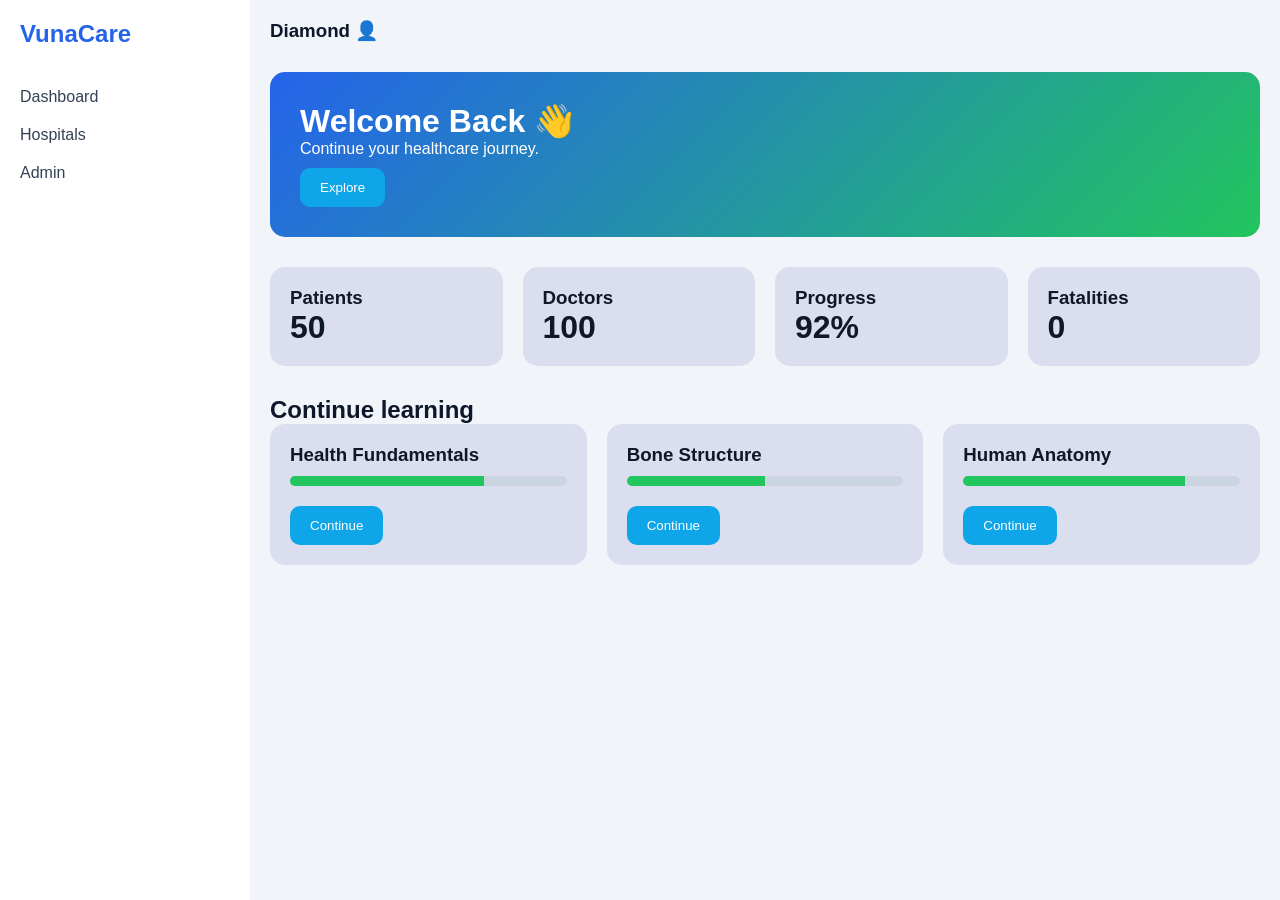
==== index.html @ 337e97df "Initial Commit" ====
<!DOCTYPE html>
<html>
<head>
<title>VunaCare Dashboard</title>
<link rel="stylesheet" href="style.css">
</head>

<body>

<div class="container">

<div class="sidebar">
<h2 class="logo">VunaCare</h2>

<ul>
<li><a href="index.html">Dashboard</a></li>
<li><a href="hospitals.html">Hospitals</a></li>
<li><a href="admin.html">Admin</a></li>
</ul>
</div>

<div class="main">

<div class="navbar">
<h3>Diamond 👤</h3>
</div>

<div class="hero">
<h1>Welcome Back 👋</h1>
<p>Continue your healthcare journey.</p>
<button class="btn">Explore</button>
</div>

<div class="stats">

<div class="card">
<h3>Patients</h3>
<h1>50</h1>
</div>

<div class="card">
<h3>Doctors</h3>
<h1>100</h1>
</div>

<div class="card">
<h3>Progress</h3>
<h1>92%</h1>
</div>

<div class="card">
<h3>Fatalities</h3>
<h1>0</h1>
</div>

</div>

<h2>Continue learning</h2>

<div class="course-grid">

<div class="card">
<h3>Health Fundamentals</h3>

<div class="progress">
<div class="progress-bar" style="width:70%"></div>
</div>

<button class="btn">Continue</button>
</div>

<div class="card">
<h3>Bone Structure</h3>

<div class="progress">
<div class="progress-bar" style="width:50%"></div>
</div>

<button class="btn">Continue</button>
</div>

<div class="card">
<h3>Human Anatomy</h3>

<div class="progress">
<div class="progress-bar" style="width:80%"></div>
</div>

<button class="btn">Continue</button>
</div>

</div>

</div>

</div>

</body>
</html>
---- style.css ----
*{
    margin:0;
    padding:0;
    box-sizing:border-box;
    font-family:'Poppins',sans-serif;
}

body{
    background:#F1F5F9;
    color:#0F172A;
}

.container{
    display:flex;
    min-height:100vh;
}


.sidebar{
    width:250px;
    background:#FFFFFF;
    padding:20px;
}

.logo{
    font-size:24px;
    font-weight:bold;
    margin-bottom:40px;
    color:#2563EB;
}

.sidebar ul{
    list-style:none;
}

.sidebar ul li{
    margin:20px 0;
}

.sidebar ul li a{
    text-decoration:none;
    color:#334155;
    transition:0.3s;
}

.sidebar ul li a:hover{
    color:#0EA5E9;
    border: #0EA5E9  solid;
    border-radius: 4px;
    padding: 4px;
}


.main{
    flex:1;
    padding:20px;
}


.navbar{
    display:flex;
    justify-content:space-between;
    align-items:center;
    margin-bottom:30px;
}




.hero{
    background:linear-gradient(
        135deg,
        #2563EB,
        #22C55E
    );
    padding:30px;
    border-radius:15px;
    margin-bottom:30px;
    color:#FFFFFF;
}


.btn{
    background:#0EA5E9;
    color:white;
    border:none;
    padding:12px 20px;
    border-radius:10px;
    cursor:pointer;
    margin-top:10px;
}

.btn:hover{
    background:#2563EB;
}


.stats{
    display:grid;
    grid-template-columns:repeat(4,1fr);
    gap:20px;
    margin-bottom:30px;
}

.card{
    background:#dbdeee;
    padding:20px;
    border-radius:15px;
    transition:0.3s;
    color:#0F172A;
}
.btn enroll-btn a{
    text-decoration: none;
    color: #FFFFFF;
}
.card:hover{
    transform:translateY(-8px);
}


.course-grid{
    display:grid;
    grid-template-columns:
    repeat(auto-fit,minmax(250px,1fr));
    gap:20px;
}

.progress{
    background:#CBD5E1;
    height:10px;
    border-radius:10px;
    overflow:hidden;
    margin:10px 0;
}

.progress-bar{
    height:100%;
    background:#22C55E;
}


form{
    background:#FFFFFF;
    padding:20px;
    border-radius:15px;
    color:#0F172A;
}

form input,
form textarea,
form select{
    width:100%;
    padding:10px;
    margin:10px 0 20px;
    border:none;
    border-radius:8px;
    background:#F1F5F9;
    color:#0F172A;
}


.modal{
    display:none;
    position:fixed;
    top:0;
    left:0;
    width:100%;
    height:100%;
    background:rgba(15,23,42,.5);
    justify-content:center;
    align-items:center;
}

.modal-content{
    background:#FFFFFF;
    color:#0F172A;
    padding:30px;
    border-radius:15px;
    text-align:center;
}
.modal{
    display:none;
    position:fixed;
    top:0;
    left:0;
    width:100%;
    height:100%;
    background:rgba(0,0,0,0.5);
    justify-content:center;
    align-items:center;
    z-index:1000;
}

.modal-content{
    background:#fff;
    width:420px;
    max-width:90%;
    padding:25px;
    border-radius:12px;
    box-shadow:0 5px 15px rgba(0,0,0,0.3);
    position:relative;
}

.modal-content h2{
    margin-bottom:20px;
    color:#2c3e50;
}

.modal-content label{
    display:block;
    margin-top:10px;
    margin-bottom:5px;
    font-weight:bold;
}

.modal-content input,
.modal-content textarea{
    width:100%;
    padding:10px;
    border:1px solid #ddd;
    border-radius:6px;
    margin-bottom:15px;
}

#closeModal{
    position:absolute;
    top:10px;
    right:15px;
    font-size:25px;
    cursor:pointer;
}

.modal-content .btn{
    width:100%;
}

@media(max-width:768px){

    .container{
        flex-direction:column;
    }

    .sidebar{
        width:100%;
    }

    .stats{
        grid-template-columns:1fr;
    }

    .navbar{
        flex-direction:column;
        gap:15px;
    }
}
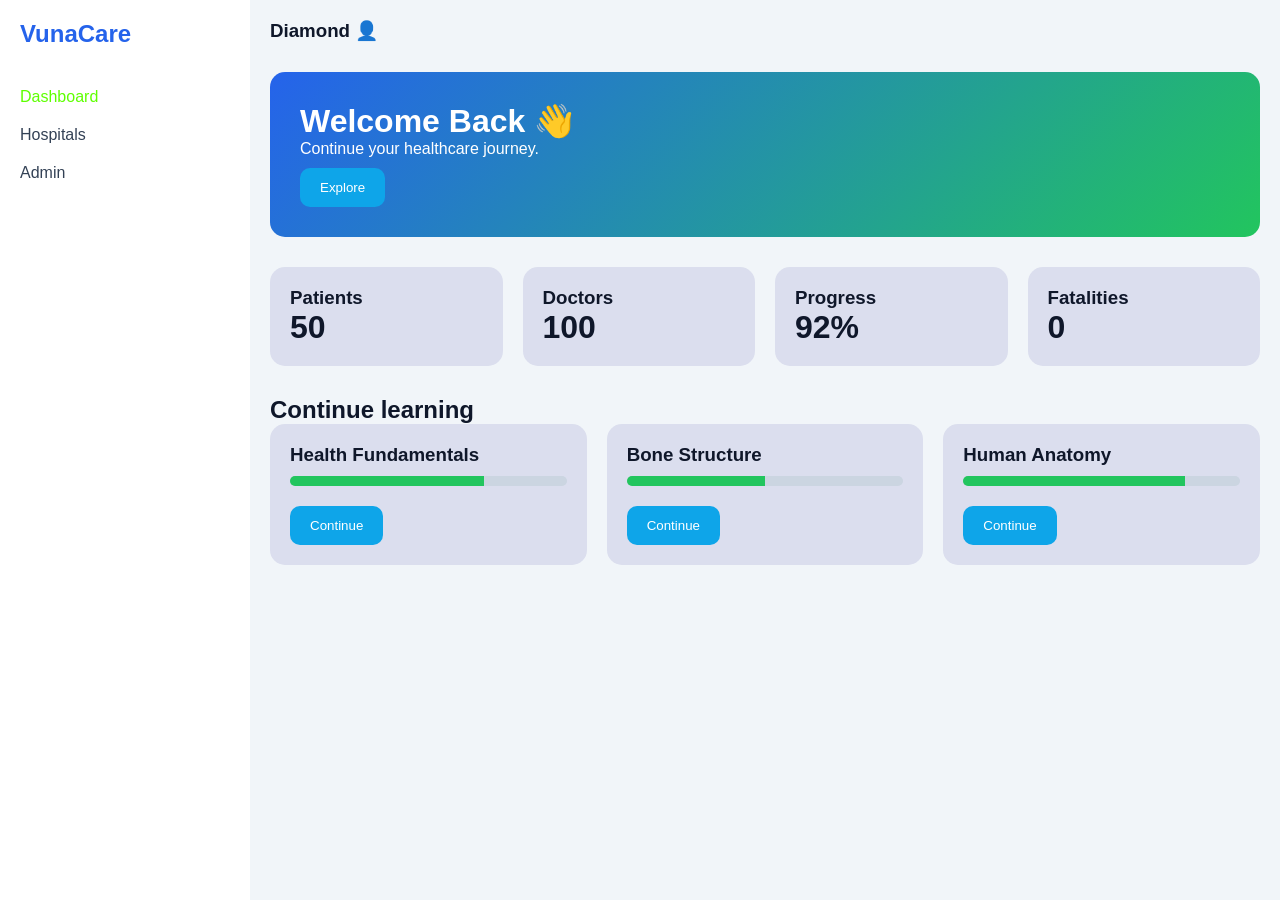
==== commit e3adddd2: "Added Highlight to nav" ====
--- a/index.html
+++ b/index.html
@@ -13,7 +13,7 @@
 <h2 class="logo">VunaCare</h2>
 
 <ul>
-<li><a href="index.html">Dashboard</a></li>
+<li><a style="color:rgb(94, 255, 0)" href="index.html" >Dashboard</a></li>
 <li><a href="hospitals.html">Hospitals</a></li>
 <li><a href="admin.html">Admin</a></li>
 </ul>
--- a/style.css
+++ b/style.css
@@ -49,6 +49,8 @@
     border-radius: 4px;
     padding: 4px;
 }
+
+
 
 
 .main{
